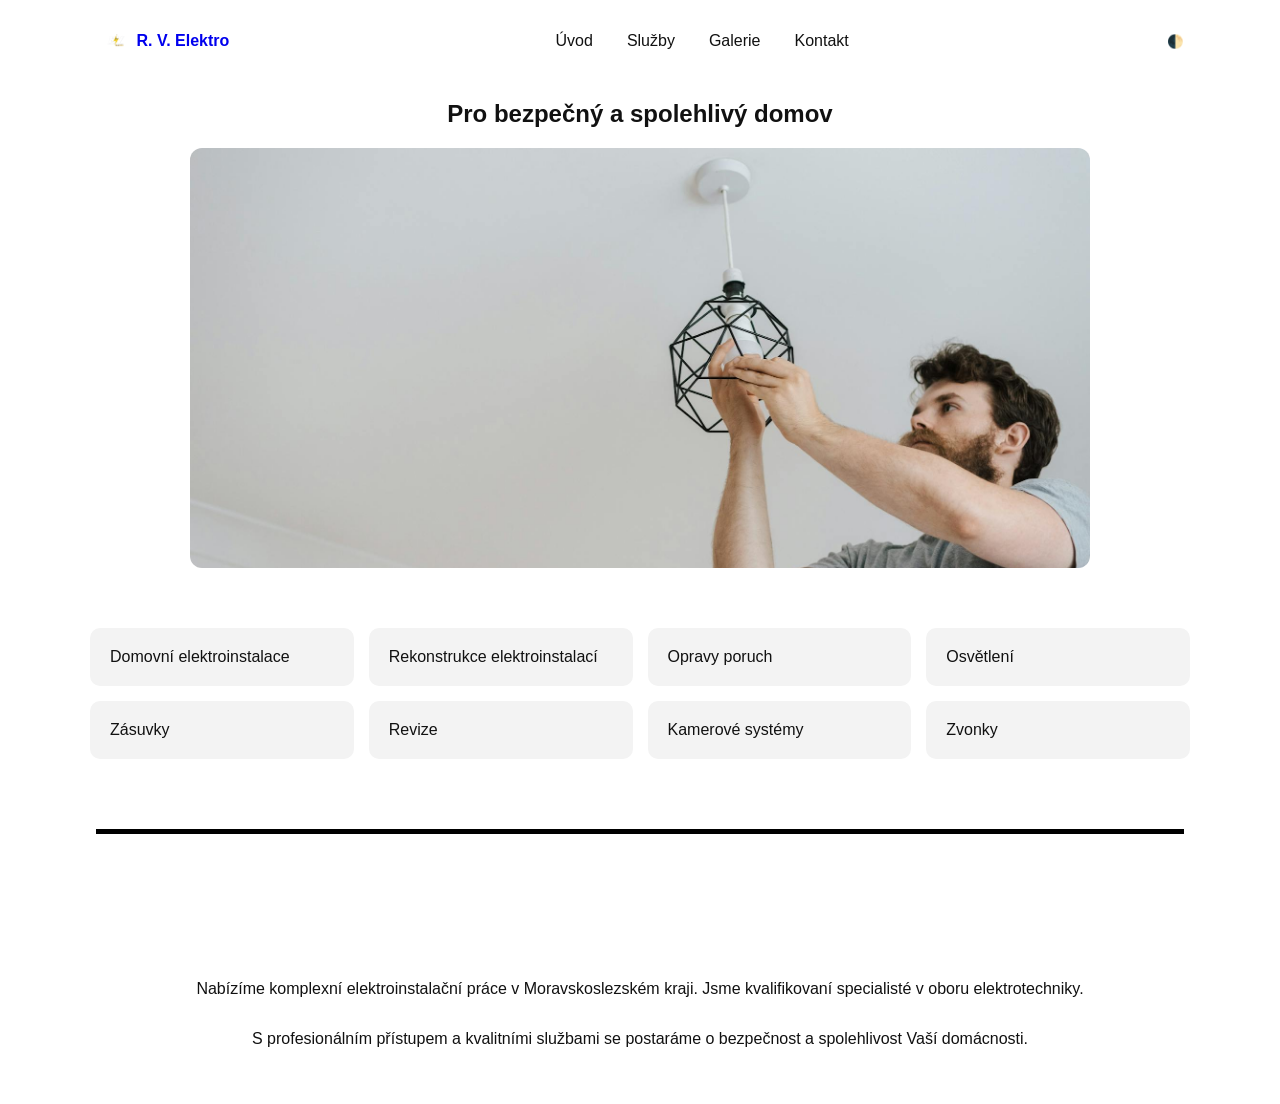
==== index.html @ 8dbe518e "Add files via upload" ====
<!DOCTYPE html>
<html lang="cs">
<head>
  <meta charset="UTF-8">
  <meta name="viewport" content="width=device-width, initial-scale=1.0">
  <title>R. V. Elektro</title>
  <link rel="stylesheet" href="style.css">
  <link rel="stylesheet" href="index.css">
</head>

<body>

<header class="header">
  <div class="header-inner">

    <a href="index.html" class="logo">
      <img src="images/logo.webp">
      <span class="logo-text">R. V. Elektro</span>
    </a>

    <nav class="nav">
      <a href="index.html">Úvod</a>
      <a href="sluzby.html">Služby</a>
      <a href="galerie.html">Galerie</a>
      <a href="kontakt.html">Kontakt</a>
    </nav>

    <div class="hamburger" id="hamburger">☰</div>
    <button id="themeToggle" class="theme-btn">🌓</button>

  </div>
</header>

<section class="hero reveal">
  <h1>Pro bezpečný a spolehlivý domov</h1>
  <img id="heroImage" class="hero-image reveal" src="images/pozadi.jpeg">
</section>

<section class="grid reveal">

  <div class="card">Domovní elektroinstalace</div>
  <div class="card">Rekonstrukce elektroinstalací</div>
  <div class="card">Opravy poruch</div>
  <div class="card">Osvětlení</div>

  <div class="card">Zásuvky</div>
  <div class="card">Revize</div>
  <div class="card">Kamerové systémy</div>
  <div class="card">Zvonky</div>

</section>

<div class="divider reveal"></div>

<section class="hero">
  <p>
    Nabízíme komplexní elektroinstalační práce v Moravskoslezském kraji.
    Jsme kvalifikovaní specialisté v oboru elektrotechniky.
 </p>

 <p>
    S profesionálním přístupem a kvalitními službami se postaráme o bezpečnost a spolehlivost Vaší domácnosti.
 </p>
</section>

<script src="script.js"></script>
<script src="index.js"></script>
</body>
</html>
---- style.css ----
:root {
  --bg: #fff;
  --text: #111;
  --card: #f3f3f3;
}

body.dark {
  --bg: #0f0f0f;
  --text: #f5f5f5;
  --card: #1c1c1c;
}

body {
  margin: 0;
  font-family: Arial, sans-serif;
  background: var(--bg);
  color: var(--text);
}

/* ===== HEADER ===== */
.header {
  position: fixed;
  top: 0;
  width: 100%;
  z-index: 9999;
  background: rgba(255,255,255,0.75);
  backdrop-filter: blur(10px);
}

body.dark .header {
  background: rgba(0,0,0,0.75);
}

.header-inner {
  max-width: 1100px;
  margin: auto;
  padding: 15px;

  display: flex;
  justify-content: space-between;
  align-items: center;
}

/* LOGO */
.logo {
  display: flex;
  align-items: center;
  gap: 10px;
  text-decoration: none;
  padding: 6px 14px;
  border-radius: 999px;
}

.logo img { height: 40px; }
.logo-text { font-weight: 800; }

/* NAV */
.nav {
  display: flex;
  gap: 10px;
}

.nav a {
  text-decoration: none;
  color: var(--text);
  padding: 6px 12px;
  border-radius: 999px;
}

.nav a:hover {
  background: rgba(0,0,0,0.08);
}

/* HAMBURGER */
.hamburger {
  display: none;
  font-size: 26px;
  cursor: pointer;
}

/* THEME */
.theme-btn {
  background: none;
  border: none;
  cursor: pointer;
}

/* ===== ANIMACE ===== */
.reveal {
  opacity: 0;
  transform: translateY(40px);
  transition: 0.8s ease;
}

.reveal.show {
  opacity: 1;
  transform: translateY(0);
}

/* ===== FOOTER / COMMON ===== */
.divider {
  height: 5px;
  background: #000;
  width: 85%;
  margin: 50px auto;
}

/* MOBILE */
@media (max-width: 768px) {
  .hamburger { display: block; }

  .nav {
    position: absolute;
    top: 70px;
    right: 15px;
    flex-direction: column;
    background: var(--bg);
    padding: 10px;
    border-radius: 12px;
    display: none;
  }

  .nav.active {
    display: flex;
  }
}
---- index.css ----
.hero {
  padding: 80px 20px 40px;
  text-align: center;
  display: grid;
  place-items: center;
}

/* ================= HERO TEXT ================= */
.hero h1 {
  max-width: 700px;
  margin-bottom: 20px;

  opacity: 0;
  transform: translateY(40px);
  transition: all 0.8s ease;
}

/* když JS přidá show */
.hero h1.show {
  opacity: 1;
  transform: translateY(0);
}

/* ================= HERO IMAGE ================= */
.hero img {
  width: 100%;
  max-width: 900px;
  height: 420px;
  object-fit: cover;
  border-radius: 12px;
}

/* ================= GRID ================= */
.grid {
  max-width: 1100px;
  margin: auto;

  display: grid;
  grid-template-columns: repeat(4, 1fr);
  gap: 15px;

  padding: 20px;
}

.card {
  background: var(--card);
  padding: 20px;
  border-radius: 10px;
}

/* ================= MOBILE ================= */
@media (max-width: 768px) {

  .grid {
    grid-template-columns: repeat(2, 1fr);
  }

  .hero img {
    height: 260px;
  }
}
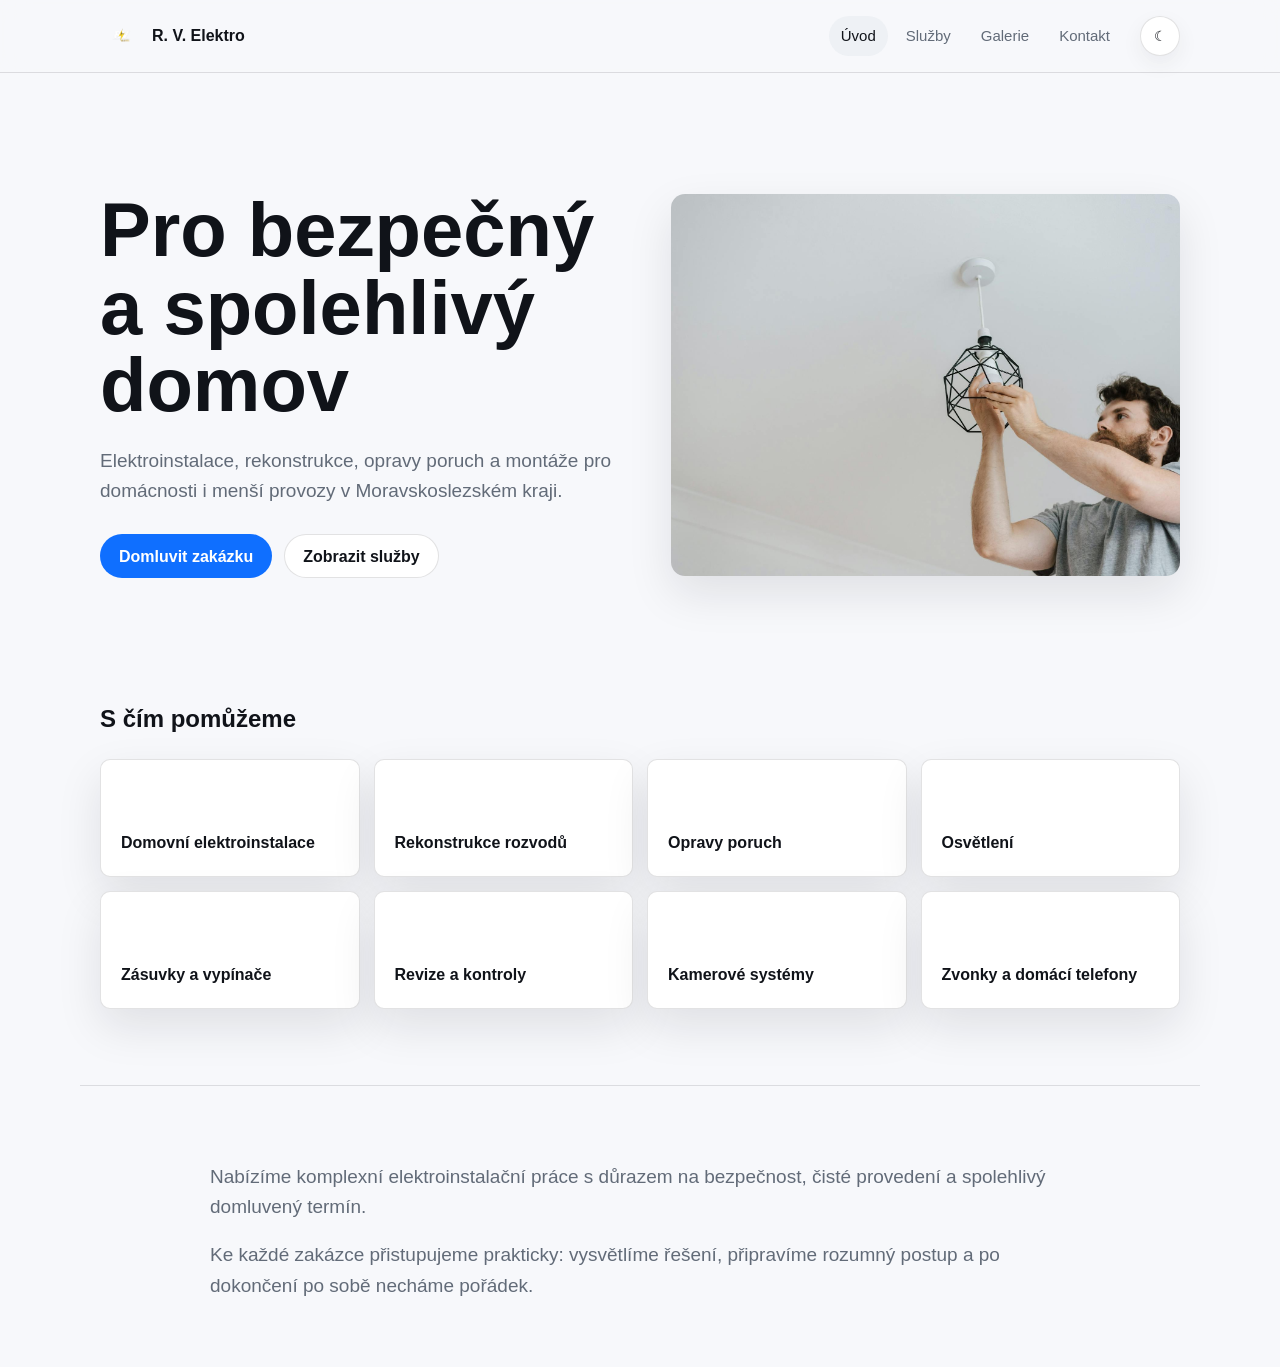
==== commit 06678125: "Add files via upload" ====
--- a/index.html
+++ b/index.html
@@ -1,69 +1,71 @@
-<!DOCTYPE html>
-<html lang="cs">
-<head>
-  <meta charset="UTF-8">
-  <meta name="viewport" content="width=device-width, initial-scale=1.0">
-  <title>R. V. Elektro</title>
-  <link rel="stylesheet" href="style.css">
-  <link rel="stylesheet" href="index.css">
-</head>
-
-<body>
-
-<header class="header">
-  <div class="header-inner">
-
-    <a href="index.html" class="logo">
-      <img src="images/logo.webp">
-      <span class="logo-text">R. V. Elektro</span>
-    </a>
-
-    <nav class="nav">
-      <a href="index.html">Úvod</a>
-      <a href="sluzby.html">Služby</a>
-      <a href="galerie.html">Galerie</a>
-      <a href="kontakt.html">Kontakt</a>
-    </nav>
-
-    <div class="hamburger" id="hamburger">☰</div>
-    <button id="themeToggle" class="theme-btn">🌓</button>
-
-  </div>
-</header>
-
-<section class="hero reveal">
-  <h1>Pro bezpečný a spolehlivý domov</h1>
-  <img id="heroImage" class="hero-image reveal" src="images/pozadi.jpeg">
-</section>
-
-<section class="grid reveal">
-
-  <div class="card">Domovní elektroinstalace</div>
-  <div class="card">Rekonstrukce elektroinstalací</div>
-  <div class="card">Opravy poruch</div>
-  <div class="card">Osvětlení</div>
-
-  <div class="card">Zásuvky</div>
-  <div class="card">Revize</div>
-  <div class="card">Kamerové systémy</div>
-  <div class="card">Zvonky</div>
-
-</section>
-
-<div class="divider reveal"></div>
-
-<section class="hero">
-  <p>
-    Nabízíme komplexní elektroinstalační práce v Moravskoslezském kraji.
-    Jsme kvalifikovaní specialisté v oboru elektrotechniky.
- </p>
-
- <p>
-    S profesionálním přístupem a kvalitními službami se postaráme o bezpečnost a spolehlivost Vaší domácnosti.
- </p>
-</section>
-
-<script src="script.js"></script>
-<script src="index.js"></script>
-</body>
-</html>+﻿<!DOCTYPE html>
+<html lang="cs">
+<head>
+  <meta charset="UTF-8">
+  <meta name="viewport" content="width=device-width, initial-scale=1.0">
+  <meta name="description" content="R. V. Elektro nabízí elektroinstalační práce, opravy poruch, osvětlení a drobné elektro služby v Moravskoslezském kraji.">
+  <title>R. V. Elektro | Elektroinstalace a opravy</title>
+  <link rel="stylesheet" href="style.css">
+  <link rel="stylesheet" href="index.css">
+</head>
+<body>
+<header class="header">
+  <div class="header-inner">
+    <a href="index.html" class="logo" aria-label="R. V. Elektro - úvod">
+      <img src="images/logo.webp" alt="Logo R. V. Elektro">
+      <span class="logo-text">R. V. Elektro</span>
+    </a>
+
+    <nav class="nav" id="mainNav" aria-label="Hlavní navigace">
+      <a class="active" href="index.html">Úvod</a>
+      <a href="sluzby.html">Služby</a>
+      <a href="galerie.html">Galerie</a>
+      <a href="kontakt.html">Kontakt</a>
+    </nav>
+
+    <div class="header-actions">
+      <button id="themeToggle" class="icon-btn" type="button" aria-label="Přepnout tmavý režim">☾</button>
+      <button id="hamburger" class="icon-btn hamburger" type="button" aria-label="Otevřít menu" aria-controls="mainNav" aria-expanded="false">☰</button>
+    </div>
+  </div>
+</header>
+
+<main>
+  <section class="hero reveal">
+    <div class="hero-copy">
+      <h1>Pro bezpečný a spolehlivý domov</h1>
+      <p>Elektroinstalace, rekonstrukce, opravy poruch a montáže pro domácnosti i menší provozy v Moravskoslezském kraji.</p>
+      <div class="hero-actions">
+        <a class="btn btn-primary" href="kontakt.html">Domluvit zakázku</a>
+        <a class="btn btn-secondary" href="sluzby.html">Zobrazit služby</a>
+      </div>
+    </div>
+    <img id="heroImage" class="hero-image" src="images/pozadi.jpeg" alt="Elektroinstalační práce v interiéru">
+  </section>
+
+  <section class="section reveal" aria-labelledby="services-preview-title">
+    <h2 id="services-preview-title">S čím pomůžeme</h2>
+    <div class="service-preview">
+      <div class="card">Domovní elektroinstalace</div>
+      <div class="card">Rekonstrukce rozvodů</div>
+      <div class="card">Opravy poruch</div>
+      <div class="card">Osvětlení</div>
+      <div class="card">Zásuvky a vypínače</div>
+      <div class="card">Revize a kontroly</div>
+      <div class="card">Kamerové systémy</div>
+      <div class="card">Zvonky a domácí telefony</div>
+    </div>
+  </section>
+
+  <div class="divider reveal"></div>
+
+  <section class="section intro-text reveal">
+    <p>Nabízíme komplexní elektroinstalační práce s důrazem na bezpečnost, čisté provedení a spolehlivý domluvený termín.</p>
+    <p>Ke každé zakázce přistupujeme prakticky: vysvětlíme řešení, připravíme rozumný postup a po dokončení po sobě necháme pořádek.</p>
+  </section>
+</main>
+
+<script src="script.js"></script>
+<script src="index.js"></script>
+</body>
+</html>
--- a/style.css
+++ b/style.css
@@ -1,127 +1,227 @@
-
-:root {
-  --bg: #fff;
-  --text: #111;
-  --card: #f3f3f3;
+﻿:root {
+  --bg: #f7f8fb;
+  --surface: #ffffff;
+  --surface-soft: #eef1f5;
+  --text: #101319;
+  --muted: #626b78;
+  --line: rgba(16, 19, 25, 0.12);
+  --accent: #0f6fff;
+  --accent-strong: #084fc4;
+  --shadow: 0 18px 45px rgba(18, 24, 33, 0.1);
+  --radius: 10px;
+}
+
+body.dark {
+  --bg: #0e1116;
+  --surface: #171b22;
+  --surface-soft: #202630;
+  --text: #f3f6fb;
+  --muted: #a8b0bd;
+  --line: rgba(243, 246, 251, 0.14);
+  --accent: #65a6ff;
+  --accent-strong: #8abbff;
+  --shadow: 0 18px 45px rgba(0, 0, 0, 0.32);
+}
+
+* {
+  box-sizing: border-box;
+}
+
+html {
+  scroll-behavior: smooth;
+}
+
+body {
+  margin: 0;
+  font-family: Arial, Helvetica, sans-serif;
+  background: var(--bg);
+  color: var(--text);
+  line-height: 1.6;
+}
+
+img {
+  max-width: 100%;
+  display: block;
+}
+
+a {
+  color: inherit;
+}
+
+.header {
+  position: sticky;
+  top: 0;
+  z-index: 20;
+  background: rgba(247, 248, 251, 0.82);
+  border-bottom: 1px solid var(--line);
+  backdrop-filter: blur(14px);
+}
+
+body.dark .header {
+  background: rgba(14, 17, 22, 0.82);
+}
+
+.header-inner {
+  max-width: 1120px;
+  min-height: 72px;
+  margin: 0 auto;
+  padding: 0 20px;
+  display: flex;
+  align-items: center;
+  gap: 18px;
+}
+
+.logo {
+  display: flex;
+  align-items: center;
+  gap: 10px;
+  color: var(--text);
+  text-decoration: none;
+  font-weight: 800;
+  white-space: nowrap;
+}
+
+.logo img {
+  width: 42px;
+  height: 42px;
+  object-fit: contain;
+}
+
+.nav {
+  margin-left: auto;
+  display: flex;
+  align-items: center;
+  gap: 6px;
+}
+
+.nav a {
+  color: var(--muted);
+  text-decoration: none;
+  padding: 8px 12px;
+  border-radius: 999px;
+  font-size: 15px;
+  transition: background 0.2s ease, color 0.2s ease;
+}
+
+.nav a:hover,
+.nav a.active {
+  color: var(--text);
+  background: var(--surface-soft);
+}
+
+.header-actions {
+  display: flex;
+  align-items: center;
+  gap: 8px;
+}
+
+.icon-btn {
+  min-width: 40px;
+  height: 40px;
+  border: 1px solid var(--line);
+  border-radius: 999px;
+  background: var(--surface);
+  color: var(--text);
+  cursor: pointer;
+  font-size: 14px;
+  box-shadow: 0 8px 22px rgba(18, 24, 33, 0.06);
+}
+
+.hamburger {
+  display: none;
+}
+
+.page-title {
+  max-width: 1120px;
+  margin: 0 auto;
+  padding: 122px 20px 34px;
+}
+
+.page-title h1 {
+  margin: 0;
+  font-size: clamp(34px, 6vw, 64px);
+  line-height: 1.05;
+}
+
+.page-title p {
+  max-width: 720px;
+  margin: 18px 0 0;
+  color: var(--muted);
+  font-size: 18px;
+}
+
+.section {
+  max-width: 1120px;
+  margin: 0 auto;
+  padding: 48px 20px;
+}
+
+.card {
+  background: var(--surface);
+  border: 1px solid var(--line);
+  border-radius: var(--radius);
+  box-shadow: var(--shadow);
+}
+
+.divider {
+  max-width: 1120px;
+  height: 1px;
+  background: var(--line);
+  margin: 28px auto;
+}
+
+.reveal {
+  opacity: 0;
+  transform: translateY(28px);
+  transition: opacity 0.7s ease, transform 0.7s ease;
+}
+
+.reveal.show {
+  opacity: 1;
+  transform: translateY(0);
+}
+
+@media (max-width: 768px) {
+  .header-inner {
+    min-height: 66px;
+    padding: 0 14px;
+  }
+
+  .logo-text {
+    font-size: 15px;
+  }
+
+  .hamburger {
+    display: inline-flex;
+    align-items: center;
+    justify-content: center;
+  }
+
+  .nav {
+    position: absolute;
+    top: 72px;
+    left: 14px;
+    right: 14px;
+    display: none;
+    flex-direction: column;
+    align-items: stretch;
+    margin: 0;
+    padding: 10px;
+    background: var(--surface);
+    border: 1px solid var(--line);
+    border-radius: var(--radius);
+    box-shadow: var(--shadow);
+  }
+
+  .nav.active {
+    display: flex;
+  }
+
+  .nav a {
+    padding: 11px 12px;
+  }
+
+  .page-title {
+    padding-top: 96px;
+  }
 }
-
-body.dark {
-  --bg: #0f0f0f;
-  --text: #f5f5f5;
-  --card: #1c1c1c;
-}
-
-body {
-  margin: 0;
-  font-family: Arial, sans-serif;
-  background: var(--bg);
-  color: var(--text);
-}
-
-/* ===== HEADER ===== */
-.header {
-  position: fixed;
-  top: 0;
-  width: 100%;
-  z-index: 9999;
-  background: rgba(255,255,255,0.75);
-  backdrop-filter: blur(10px);
-}
-
-body.dark .header {
-  background: rgba(0,0,0,0.75);
-}
-
-.header-inner {
-  max-width: 1100px;
-  margin: auto;
-  padding: 15px;
-
-  display: flex;
-  justify-content: space-between;
-  align-items: center;
-}
-
-/* LOGO */
-.logo {
-  display: flex;
-  align-items: center;
-  gap: 10px;
-  text-decoration: none;
-  padding: 6px 14px;
-  border-radius: 999px;
-}
-
-.logo img { height: 40px; }
-.logo-text { font-weight: 800; }
-
-/* NAV */
-.nav {
-  display: flex;
-  gap: 10px;
-}
-
-.nav a {
-  text-decoration: none;
-  color: var(--text);
-  padding: 6px 12px;
-  border-radius: 999px;
-}
-
-.nav a:hover {
-  background: rgba(0,0,0,0.08);
-}
-
-/* HAMBURGER */
-.hamburger {
-  display: none;
-  font-size: 26px;
-  cursor: pointer;
-}
-
-/* THEME */
-.theme-btn {
-  background: none;
-  border: none;
-  cursor: pointer;
-}
-
-/* ===== ANIMACE ===== */
-.reveal {
-  opacity: 0;
-  transform: translateY(40px);
-  transition: 0.8s ease;
-}
-
-.reveal.show {
-  opacity: 1;
-  transform: translateY(0);
-}
-
-/* ===== FOOTER / COMMON ===== */
-.divider {
-  height: 5px;
-  background: #000;
-  width: 85%;
-  margin: 50px auto;
-}
-
-/* MOBILE */
-@media (max-width: 768px) {
-  .hamburger { display: block; }
-
-  .nav {
-    position: absolute;
-    top: 70px;
-    right: 15px;
-    flex-direction: column;
-    background: var(--bg);
-    padding: 10px;
-    border-radius: 12px;
-    display: none;
-  }
-
-  .nav.active {
-    display: flex;
-  }
-}
--- a/index.css
+++ b/index.css
@@ -1,62 +1,112 @@
-
-.hero {
-  padding: 80px 20px 40px;
-  text-align: center;
-  display: grid;
-  place-items: center;
+﻿.hero {
+  max-width: 1120px;
+  margin: 0 auto;
+  padding: 118px 20px 54px;
+  display: grid;
+  gap: 30px;
+  align-items: center;
+  grid-template-columns: 1.03fr 0.97fr;
+}
+
+.hero-copy h1 {
+  margin: 0;
+  font-size: clamp(40px, 7vw, 76px);
+  line-height: 1.02;
+  letter-spacing: 0;
+}
+
+.hero-copy p {
+  max-width: 620px;
+  margin: 22px 0 0;
+  color: var(--muted);
+  font-size: 19px;
+}
+
+.hero-actions {
+  display: flex;
+  flex-wrap: wrap;
+  gap: 12px;
+  margin-top: 28px;
+}
+
+.btn {
+  display: inline-flex;
+  align-items: center;
+  justify-content: center;
+  min-height: 44px;
+  padding: 0 18px;
+  border-radius: 999px;
+  text-decoration: none;
+  font-weight: 700;
+  border: 1px solid var(--line);
+}
+
+.btn-primary {
+  background: var(--accent);
+  color: #fff;
+  border-color: transparent;
+}
+
+.btn-secondary {
+  background: var(--surface);
+  color: var(--text);
+}
+
+.hero-image {
+  width: 100%;
+  aspect-ratio: 4 / 3;
+  object-fit: cover;
+  border-radius: 14px;
+  box-shadow: var(--shadow);
+}
+
+.service-preview {
+  display: grid;
+  grid-template-columns: repeat(4, 1fr);
+  gap: 14px;
+}
+
+.service-preview .card {
+  min-height: 118px;
+  padding: 20px;
+  display: flex;
+  align-items: flex-end;
+  font-weight: 800;
+  transition: transform 0.2s ease, border-color 0.2s ease;
+}
+
+.service-preview .card:hover {
+  transform: translateY(-4px);
+  border-color: rgba(15, 111, 255, 0.42);
+}
+
+.intro-text {
+  max-width: 900px;
+  color: var(--muted);
+  font-size: 19px;
+}
+
+.intro-text p {
+  margin: 0 0 18px;
+}
+
+@media (max-width: 900px) {
+  .hero {
+    grid-template-columns: 1fr;
+    padding-top: 96px;
+  }
+
+  .service-preview {
+    grid-template-columns: repeat(2, 1fr);
+  }
+}
+
+@media (max-width: 520px) {
+  .service-preview {
+    grid-template-columns: 1fr;
+  }
+
+  .hero-actions .btn {
+    width: 100%;
+  }
 }
-
-/* ================= HERO TEXT ================= */
-.hero h1 {
-  max-width: 700px;
-  margin-bottom: 20px;
-
-  opacity: 0;
-  transform: translateY(40px);
-  transition: all 0.8s ease;
-}
-
-/* když JS přidá show */
-.hero h1.show {
-  opacity: 1;
-  transform: translateY(0);
-}
-
-/* ================= HERO IMAGE ================= */
-.hero img {
-  width: 100%;
-  max-width: 900px;
-  height: 420px;
-  object-fit: cover;
-  border-radius: 12px;
-}
-
-/* ================= GRID ================= */
-.grid {
-  max-width: 1100px;
-  margin: auto;
-
-  display: grid;
-  grid-template-columns: repeat(4, 1fr);
-  gap: 15px;
-
-  padding: 20px;
-}
-
-.card {
-  background: var(--card);
-  padding: 20px;
-  border-radius: 10px;
-}
-
-/* ================= MOBILE ================= */
-@media (max-width: 768px) {
-
-  .grid {
-    grid-template-columns: repeat(2, 1fr);
-  }
-
-  .hero img {
-    height: 260px;
-  }
-}
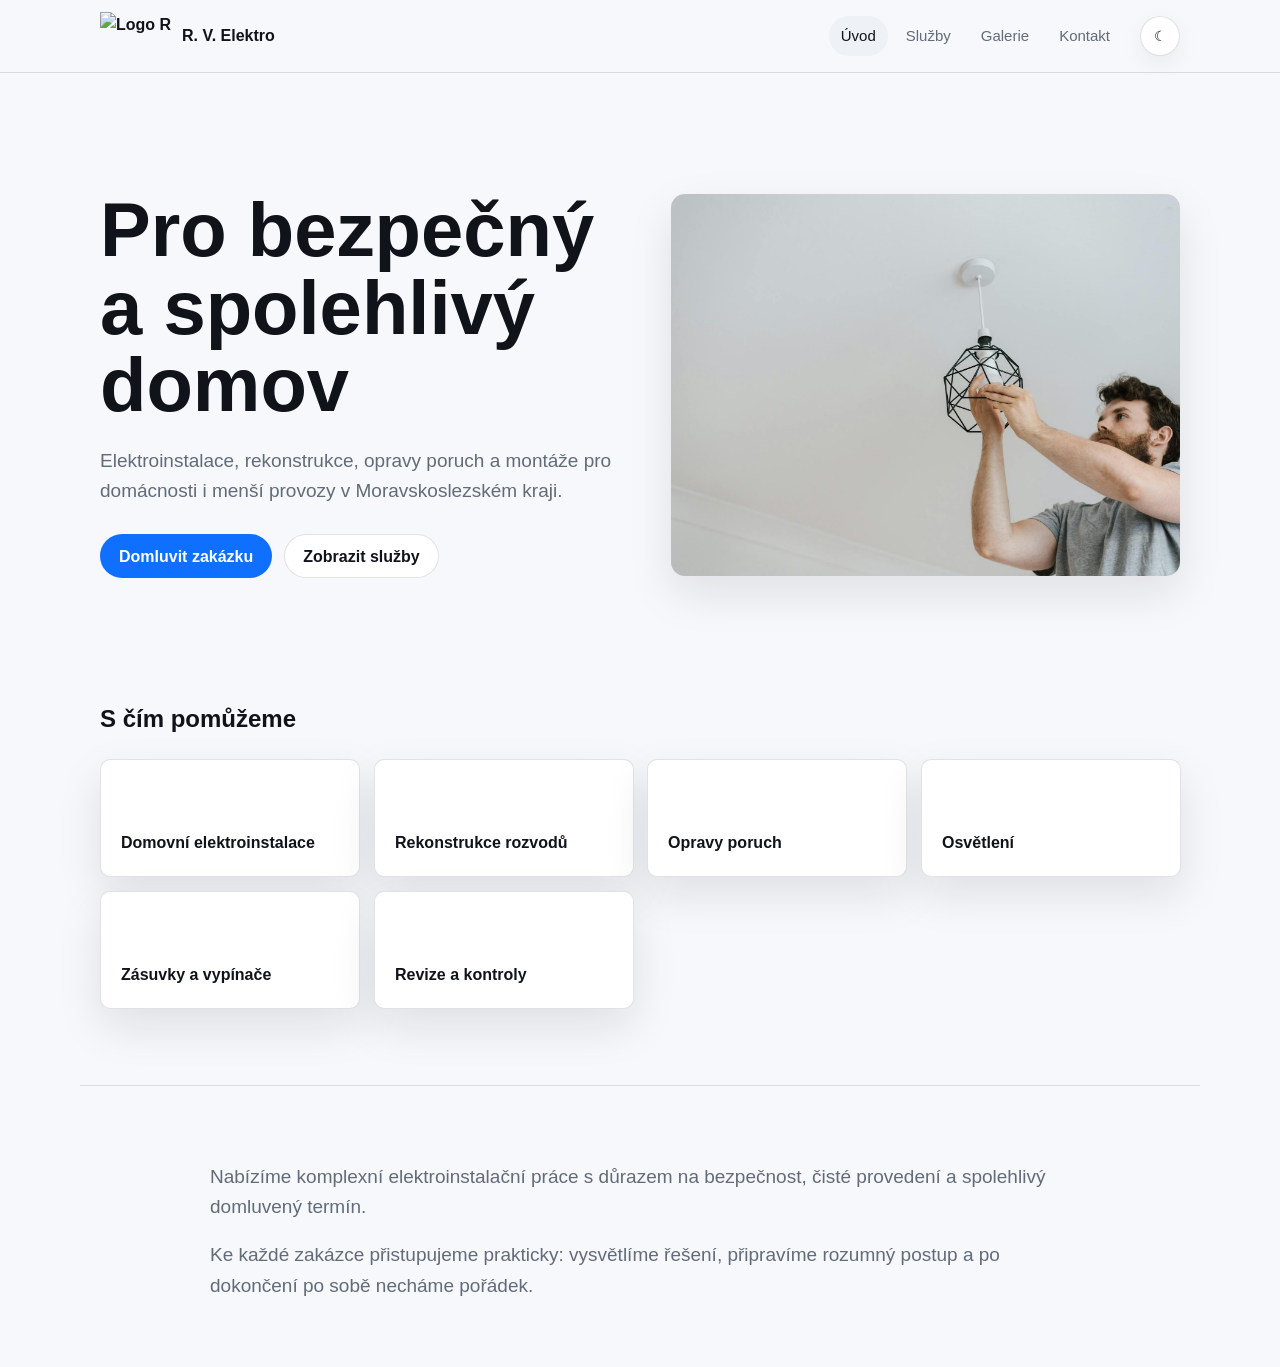
==== commit 312cedb7: "Add files via upload" ====
--- a/index.html
+++ b/index.html
@@ -12,7 +12,7 @@
 <header class="header">
   <div class="header-inner">
     <a href="index.html" class="logo" aria-label="R. V. Elektro - úvod">
-      <img src="images/logo.webp" alt="Logo R. V. Elektro">
+      <img src="images/logo-header-light-readable.png" alt="Logo R. V. Elektro">
       <span class="logo-text">R. V. Elektro</span>
     </a>
 
@@ -69,3 +69,6 @@
 <script src="index.js"></script>
 </body>
 </html>
+
+
+
--- a/style.css
+++ b/style.css
@@ -31,12 +31,13 @@
   scroll-behavior: smooth;
 }
 
-body {
-  margin: 0;
-  font-family: Arial, Helvetica, sans-serif;
-  background: var(--bg);
-  color: var(--text);
-  line-height: 1.6;
+body {
+  margin: 0;
+  font-family: Arial, Helvetica, sans-serif;
+  background: var(--bg);
+  color: var(--text);
+  line-height: 1.6;
+  transition: background-color 0.45s ease, color 0.45s ease;
 }
 
 img {
@@ -54,7 +55,8 @@
   z-index: 20;
   background: rgba(247, 248, 251, 0.82);
   border-bottom: 1px solid var(--line);
-  backdrop-filter: blur(14px);
+  backdrop-filter: blur(14px);
+  transition: background-color 0.45s ease, border-color 0.45s ease;
 }
 
 body.dark .header {
@@ -81,11 +83,12 @@
   white-space: nowrap;
 }
 
-.logo img {
-  width: 42px;
-  height: 42px;
-  object-fit: contain;
-}
+.logo img {
+  width: 72px;
+  height: 48px;
+  object-fit: contain;
+  transition: opacity 0.25s ease;
+}
 
 .nav {
   margin-left: auto;
@@ -100,7 +103,7 @@
   padding: 8px 12px;
   border-radius: 999px;
   font-size: 15px;
-  transition: background 0.2s ease, color 0.2s ease;
+  transition: background-color 0.3s ease, color 0.3s ease;
 }
 
 .nav a:hover,
@@ -124,7 +127,8 @@
   color: var(--text);
   cursor: pointer;
   font-size: 14px;
-  box-shadow: 0 8px 22px rgba(18, 24, 33, 0.06);
+  box-shadow: 0 8px 22px rgba(18, 24, 33, 0.06);
+  transition: background-color 0.35s ease, color 0.35s ease, border-color 0.35s ease, box-shadow 0.35s ease;
 }
 
 .hamburger {
@@ -156,18 +160,20 @@
   padding: 48px 20px;
 }
 
-.card {
-  background: var(--surface);
-  border: 1px solid var(--line);
-  border-radius: var(--radius);
-  box-shadow: var(--shadow);
-}
-
-.divider {
-  max-width: 1120px;
-  height: 1px;
-  background: var(--line);
-  margin: 28px auto;
+.card {
+  background: var(--surface);
+  border: 1px solid var(--line);
+  border-radius: var(--radius);
+  box-shadow: var(--shadow);
+  transition: background-color 0.45s ease, color 0.45s ease, border-color 0.45s ease, box-shadow 0.45s ease;
+}
+
+.divider {
+  max-width: 1120px;
+  height: 1px;
+  background: var(--line);
+  margin: 28px auto;
+  transition: background-color 0.45s ease;
 }
 
 .reveal {
@@ -221,7 +227,12 @@
     padding: 11px 12px;
   }
 
-  .page-title {
-    padding-top: 96px;
+  .page-title {
+    padding-top: 72px;
   }
 }
+
+
+
+
+
--- a/index.css
+++ b/index.css
@@ -58,6 +58,15 @@
   object-fit: cover;
   border-radius: 14px;
   box-shadow: var(--shadow);
+  opacity: 1;
+  filter: brightness(1);
+  transition: opacity 0.45s ease, filter 0.45s ease, transform 0.45s ease;
+}
+
+.hero-image.is-switching {
+  opacity: 0.18;
+  filter: brightness(0.7);
+  transform: scale(0.992);
 }
 
 .service-preview {
@@ -72,11 +81,19 @@
   display: flex;
   align-items: flex-end;
   font-weight: 800;
-  transition: transform 0.2s ease, border-color 0.2s ease;
+  opacity: 0;
+  transform: translateY(24px) scale(0.985);
+  transition: opacity 0.72s ease, transform 0.72s ease, border-color 0.2s ease;
+  will-change: opacity, transform;
 }
 
-.service-preview .card:hover {
-  transform: translateY(-4px);
+.service-preview .card.card-visible {
+  opacity: 1;
+  transform: translateY(0) scale(1);
+}
+
+.service-preview .card.card-visible:hover {
+  transform: translateY(-4px) scale(1);
   border-color: rgba(15, 111, 255, 0.42);
 }
 
@@ -93,7 +110,7 @@
 @media (max-width: 900px) {
   .hero {
     grid-template-columns: 1fr;
-    padding-top: 96px;
+    padding-top: 82px;
   }
 
   .service-preview {
@@ -102,11 +119,29 @@
 }
 
 @media (max-width: 520px) {
+  .hero {
+    padding-top: 64px;
+  }
+
   .service-preview {
     grid-template-columns: 1fr;
+    gap: 16px;
+  }
+
+  .service-preview .card {
+    min-height: 132px;
+    opacity: 0;
+    transform: translateY(44px) scale(0.94);
+    transition-duration: 0.8s;
+  }
+
+  .service-preview .card.card-visible {
+    opacity: 1;
+    transform: translateY(0) scale(1);
   }
 
   .hero-actions .btn {
     width: 100%;
   }
 }
+
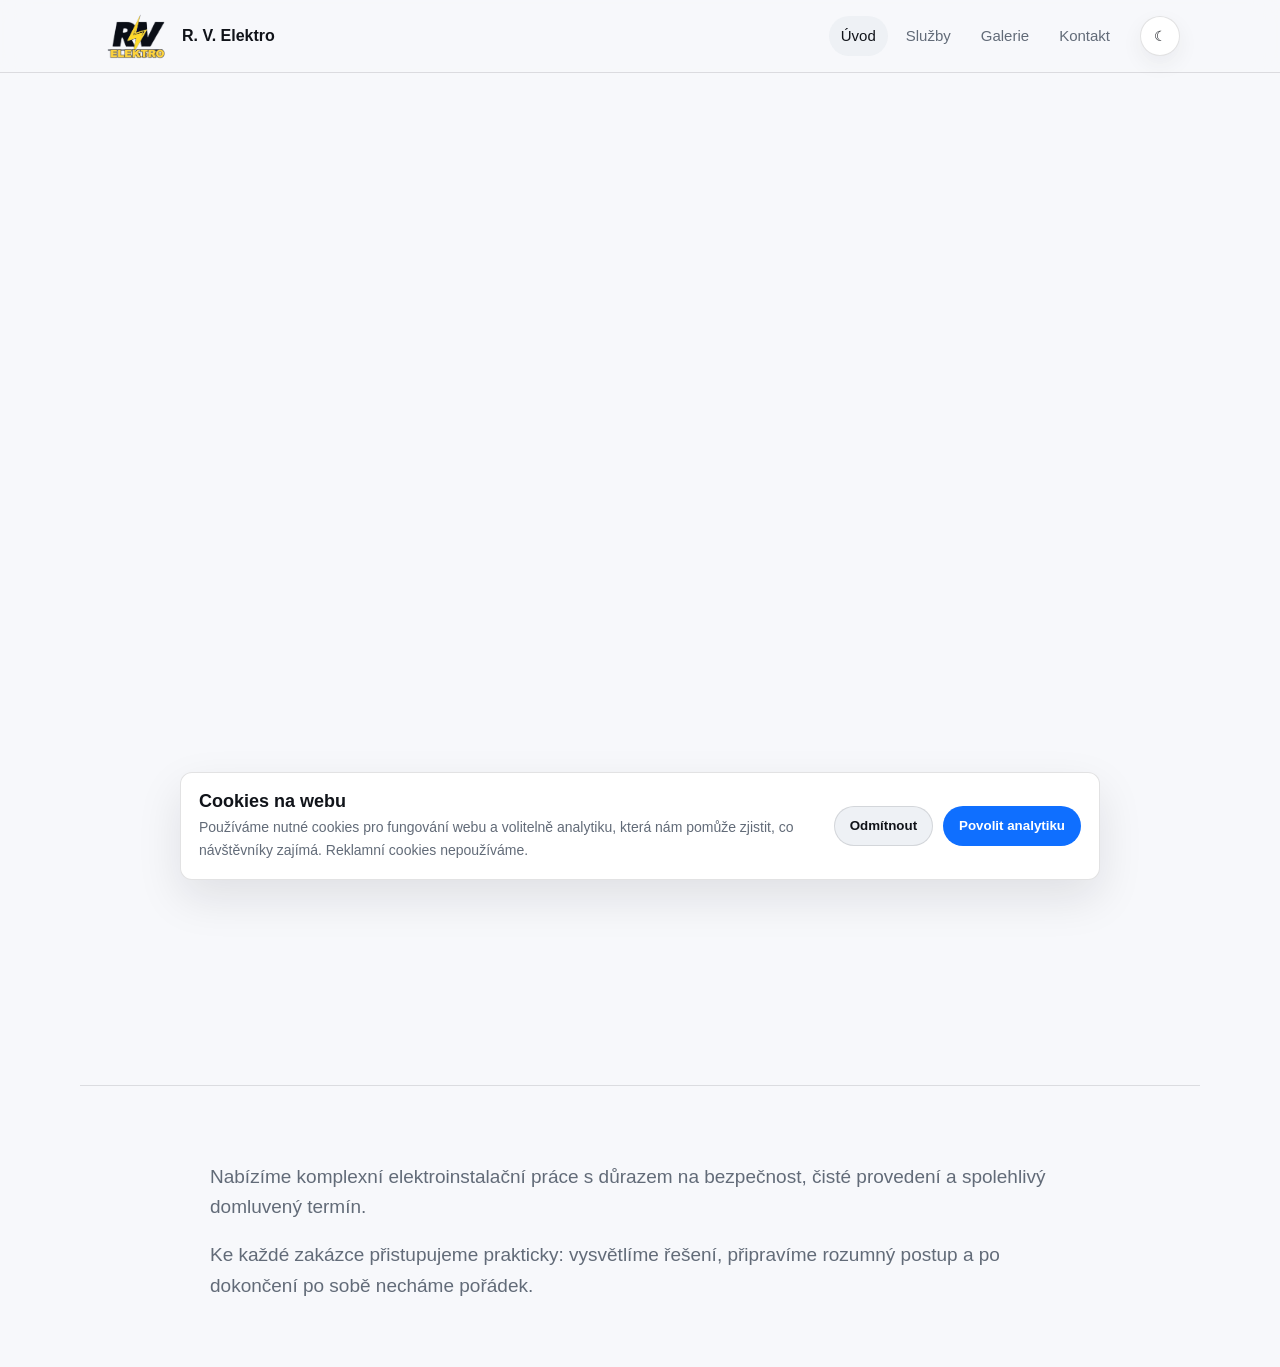
==== commit 5ba77759: "Update index.html" ====
--- a/index.html
+++ b/index.html
@@ -1,73 +1,73 @@
-﻿<!DOCTYPE html>
-<html lang="cs">
-<head>
-  <meta charset="UTF-8">
-  <meta name="viewport" content="width=device-width, initial-scale=1.0">
-  <meta name="description" content="R. V. Elektro nabízí elektroinstalační práce, opravy poruch, osvětlení a drobné elektro služby v Moravskoslezském kraji.">
-  <title>R. V. Elektro | Elektroinstalace a opravy</title>
-  <link rel="stylesheet" href="style.css">
-  <link rel="stylesheet" href="index.css">
-</head>
-<body>
-<header class="header">
-  <div class="header-inner">
-    <a href="index.html" class="logo" aria-label="R. V. Elektro - úvod">
-      <img src="images/logo-header-light-readable.png" alt="Logo R. V. Elektro">
-      <span class="logo-text">R. V. Elektro</span>
-    </a>
-
-    <nav class="nav" id="mainNav" aria-label="Hlavní navigace">
-      <a class="active" href="index.html">Úvod</a>
-      <a href="sluzby.html">Služby</a>
-      <a href="galerie.html">Galerie</a>
-      <a href="kontakt.html">Kontakt</a>
-    </nav>
-
-    <div class="header-actions">
-      <button id="themeToggle" class="icon-btn" type="button" aria-label="Přepnout tmavý režim">☾</button>
-      <button id="hamburger" class="icon-btn hamburger" type="button" aria-label="Otevřít menu" aria-controls="mainNav" aria-expanded="false">☰</button>
-    </div>
-  </div>
-</header>
-
-<main>
-  <section class="hero reveal">
-    <div class="hero-copy">
-      <h1>Pro bezpečný a spolehlivý domov</h1>
-      <p>Elektroinstalace, rekonstrukce, opravy poruch a montáže pro domácnosti i menší provozy v Moravskoslezském kraji.</p>
-      <div class="hero-actions">
-        <a class="btn btn-primary" href="kontakt.html">Domluvit zakázku</a>
-        <a class="btn btn-secondary" href="sluzby.html">Zobrazit služby</a>
-      </div>
-    </div>
-    <img id="heroImage" class="hero-image" src="images/pozadi.jpeg" alt="Elektroinstalační práce v interiéru">
-  </section>
-
-  <section class="section reveal" aria-labelledby="services-preview-title">
-    <h2 id="services-preview-title">S čím pomůžeme</h2>
-    <div class="service-preview">
-      <div class="card">Domovní elektroinstalace</div>
-      <div class="card">Rekonstrukce rozvodů</div>
-      <div class="card">Opravy poruch</div>
-      <div class="card">Osvětlení</div>
-      <div class="card">Zásuvky a vypínače</div>
-      <div class="card">Revize a kontroly</div>
-      <div class="card">Kamerové systémy</div>
-      <div class="card">Zvonky a domácí telefony</div>
-    </div>
-  </section>
-
-  <div class="divider reveal"></div>
-
-  <section class="section intro-text reveal">
-    <p>Nabízíme komplexní elektroinstalační práce s důrazem na bezpečnost, čisté provedení a spolehlivý domluvený termín.</p>
-    <p>Ke každé zakázce přistupujeme prakticky: vysvětlíme řešení, připravíme rozumný postup a po dokončení po sobě necháme pořádek.</p>
-  </section>
-</main>
-
-<script src="script.js"></script>
-<script src="index.js"></script>
-</body>
+﻿<!DOCTYPE html>
+<html lang="cs">
+<head>
+  <meta charset="UTF-8">
+  <meta name="viewport" content="width=device-width, initial-scale=1.0">
+  <meta name="description" content="R. V. Elektro nabízí elektroinstalační práce, opravy poruch, osvětlení a drobné elektro služby v Moravskoslezském kraji.">
+  <title>R. V. Elektro | Elektroinstalace a opravy</title>
+  <link rel="stylesheet" href="style.css">
+  <link rel="stylesheet" href="index.css">
+</head>
+<body>
+<header class="header">
+  <div class="header-inner">
+    <a href="index.html" class="logo" aria-label="R. V. Elektro - úvod">
+      <img src="images/logo-header-light-readable.png" alt="Logo R. V. Elektro">
+      <span class="logo-text">R. V. Elektro</span>
+    </a>
+
+    <nav class="nav" id="mainNav" aria-label="Hlavní navigace">
+      <a class="active" href="index.html">Úvod</a>
+      <a href="sluzby.html">Služby</a>
+      <a href="galerie.html">Galerie</a>
+      <a href="kontakt.html">Kontakt</a>
+    </nav>
+
+    <div class="header-actions">
+      <button id="themeToggle" class="icon-btn" type="button" aria-label="Přepnout tmavý režim">☾</button>
+      <button id="hamburger" class="icon-btn hamburger" type="button" aria-label="Otevřít menu" aria-controls="mainNav" aria-expanded="false">☰</button>
+    </div>
+  </div>
+</header>
+
+<main>
+  <section class="hero reveal">
+    <div class="hero-copy">
+      <h1>Pro bezpečný a spolehlivý domov</h1>
+      <p>Elektroinstalace, rekonstrukce, opravy poruch a montáže pro domácnosti i menší firmy v Moravskoslezském kraji.</p>
+      <div class="hero-actions">
+        <a class="btn btn-primary" href="kontakt.html">Domluvit zakázku</a>
+        <a class="btn btn-secondary" href="sluzby.html">Zobrazit služby</a>
+      </div>
+    </div>
+    <img id="heroImage" class="hero-image" src="images/pozadi.jpeg" alt="Elektroinstalační práce v interiéru">
+  </section>
+
+  <section class="section reveal" aria-labelledby="services-preview-title">
+    <h2 id="services-preview-title">S čím pomůžeme</h2>
+    <div class="service-preview">
+      <div class="card">Domovní elektroinstalace</div>
+      <div class="card">Rekonstrukce rozvodů</div>
+      <div class="card">Opravy poruch</div>
+      <div class="card">Osvětlení</div>
+      <div class="card">Zásuvky a vypínače</div>
+      <div class="card">Revize a kontroly</div>
+      <div class="card">Kamerové systémy</div>
+      <div class="card">Zvonky a domácí telefony</div>
+    </div>
+  </section>
+
+  <div class="divider reveal"></div>
+
+  <section class="section intro-text reveal">
+    <p>Nabízíme komplexní elektroinstalační práce s důrazem na bezpečnost, čisté provedení a spolehlivý domluvený termín.</p>
+    <p>Ke každé zakázce přistupujeme prakticky: vysvětlíme řešení, připravíme rozumný postup a po dokončení po sobě necháme pořádek.</p>
+  </section>
+</main>
+
+<script src="script.js"></script>
+<script src="index.js"></script>
+</body>
 </html>
 
 
--- a/style.css
+++ b/style.css
@@ -230,9 +230,84 @@
   .page-title {
     padding-top: 72px;
   }
+}
+.cookie-banner {
+  position: fixed;
+  left: 20px;
+  right: 20px;
+  bottom: 20px;
+  z-index: 30;
+  max-width: 920px;
+  margin: 0 auto;
+  padding: 18px;
+  display: grid;
+  grid-template-columns: 1fr auto;
+  gap: 16px;
+  align-items: center;
+  background: var(--surface);
+  color: var(--text);
+  border: 1px solid var(--line);
+  border-radius: 12px;
+  box-shadow: var(--shadow);
+  transition: opacity 0.3s ease, transform 0.3s ease, background-color 0.45s ease, border-color 0.45s ease;
+}
+
+.cookie-banner.is-hidden {
+  opacity: 0;
+  pointer-events: none;
+  transform: translateY(16px);
+}
+
+.cookie-banner h2 {
+  margin: 0 0 4px;
+  font-size: 18px;
+  line-height: 1.2;
+}
+
+.cookie-banner p {
+  margin: 0;
+  color: var(--muted);
+  font-size: 14px;
+}
+
+.cookie-actions {
+  display: flex;
+  gap: 10px;
+  flex-wrap: wrap;
+  justify-content: flex-end;
+}
+
+.cookie-actions button {
+  min-height: 40px;
+  padding: 0 15px;
+  border-radius: 999px;
+  border: 1px solid var(--line);
+  cursor: pointer;
+  font-weight: 800;
+  background: var(--surface-soft);
+  color: var(--text);
+}
+
+.cookie-actions .cookie-accept {
+  border-color: transparent;
+  background: var(--accent);
+  color: #fff;
+}
+
+@media (max-width: 640px) {
+  .cookie-banner {
+    left: 12px;
+    right: 12px;
+    bottom: 12px;
+    grid-template-columns: 1fr;
+  }
+
+  .cookie-actions {
+    justify-content: stretch;
+  }
+
+  .cookie-actions button {
+    flex: 1 1 140px;
+  }
 }
 
-
-
-
-
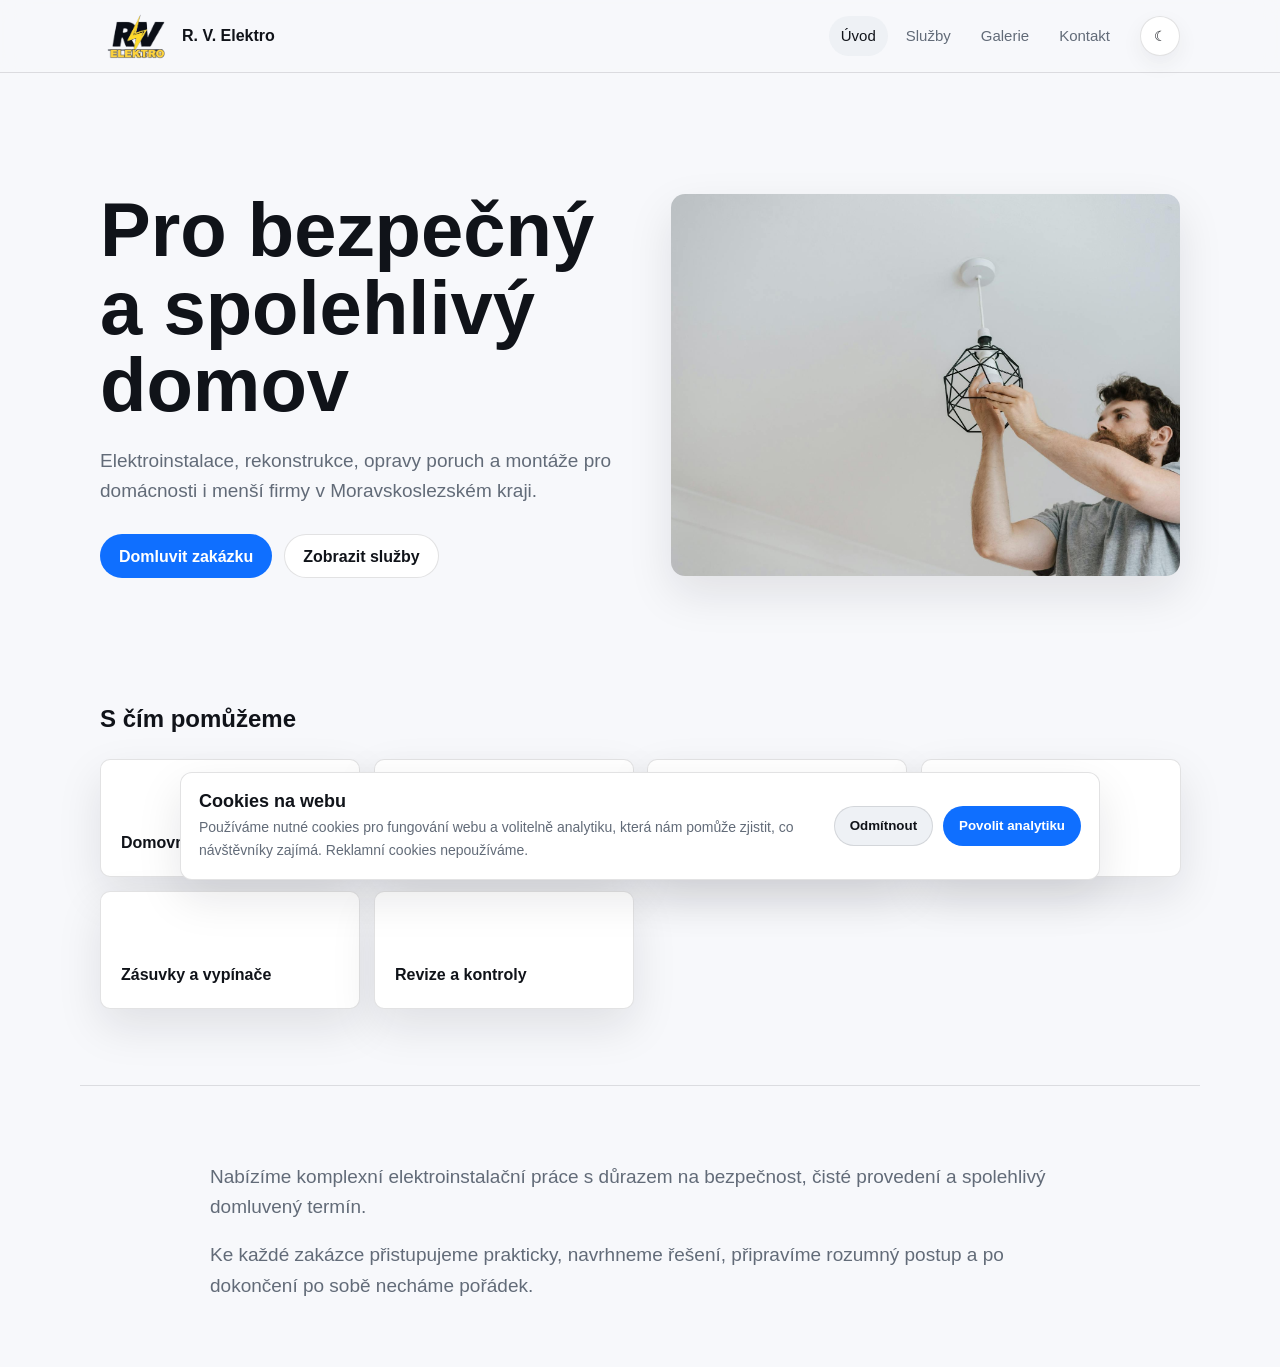
==== commit 199684db: "Update index.html" ====
--- a/index.html
+++ b/index.html
@@ -61,7 +61,7 @@
 
   <section class="section intro-text reveal">
     <p>Nabízíme komplexní elektroinstalační práce s důrazem na bezpečnost, čisté provedení a spolehlivý domluvený termín.</p>
-    <p>Ke každé zakázce přistupujeme prakticky: vysvětlíme řešení, připravíme rozumný postup a po dokončení po sobě necháme pořádek.</p>
+    <p>Ke každé zakázce přistupujeme prakticky, navrhneme řešení, připravíme rozumný postup a po dokončení po sobě necháme pořádek.</p>
   </section>
 </main>
 
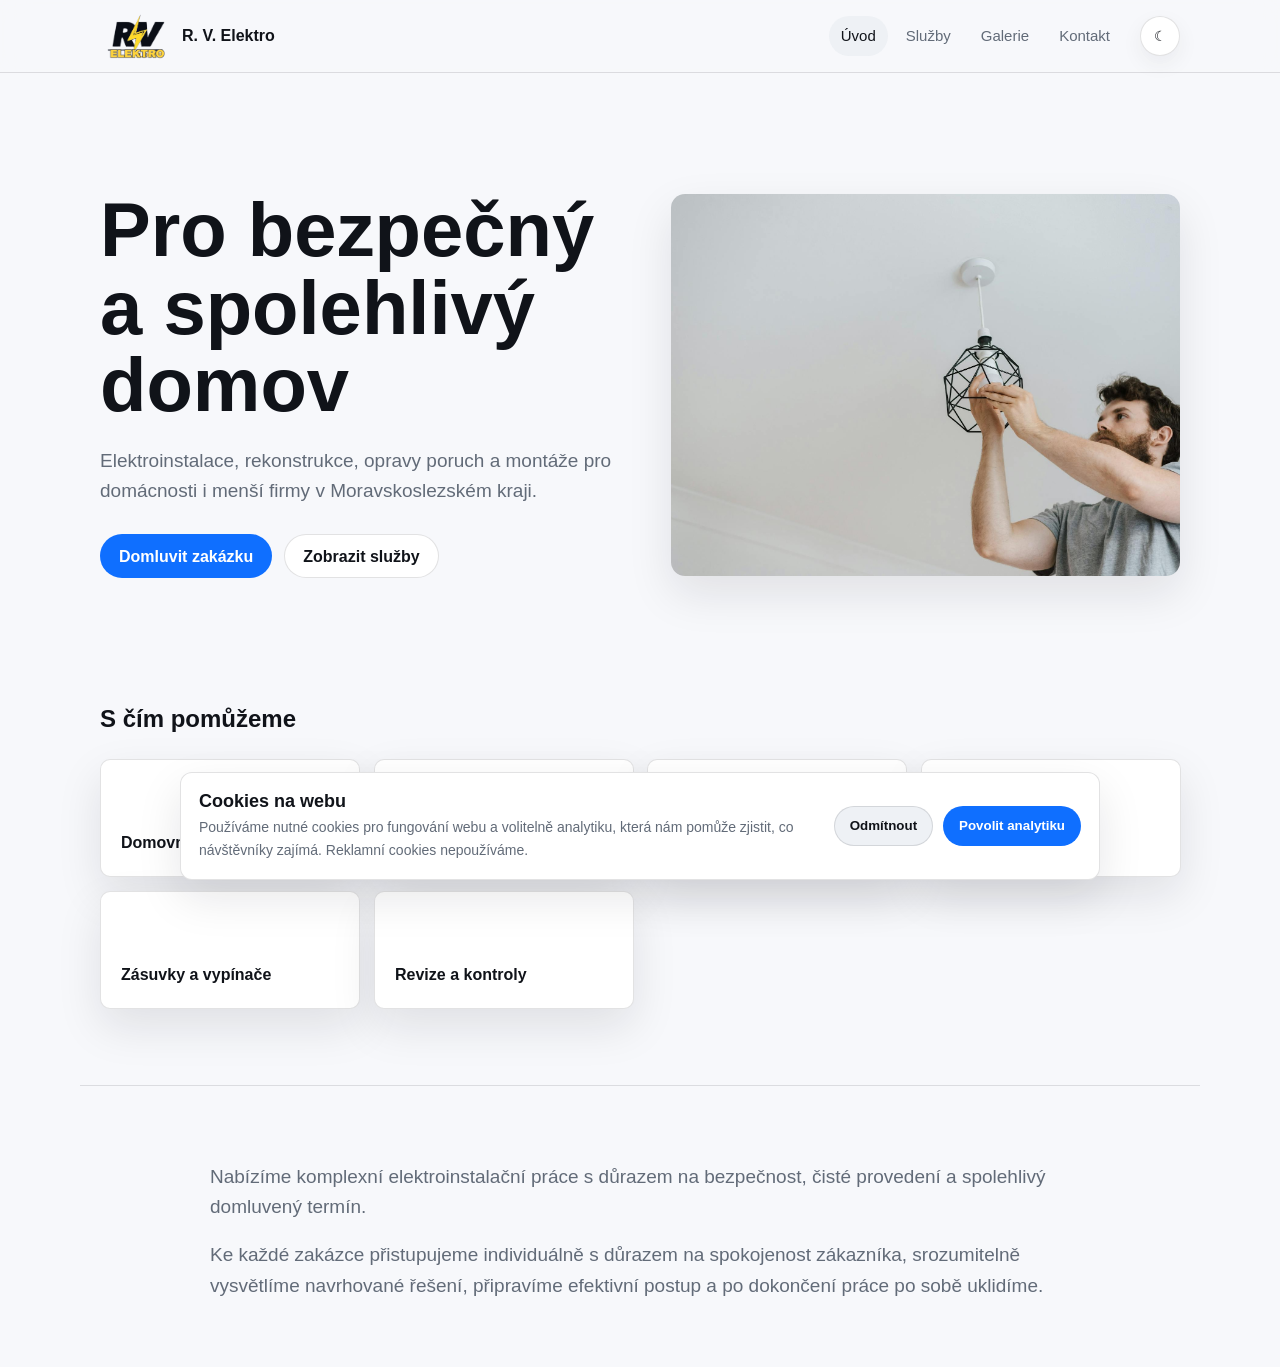
==== commit 1fd6dcae: "Update index.html" ====
--- a/index.html
+++ b/index.html
@@ -61,7 +61,7 @@
 
   <section class="section intro-text reveal">
     <p>Nabízíme komplexní elektroinstalační práce s důrazem na bezpečnost, čisté provedení a spolehlivý domluvený termín.</p>
-    <p>Ke každé zakázce přistupujeme prakticky, navrhneme řešení, připravíme rozumný postup a po dokončení po sobě necháme pořádek.</p>
+    <p>Ke každé zakázce přistupujeme individuálně s důrazem na spokojenost zákazníka, srozumitelně vysvětlíme navrhované řešení, připravíme efektivní postup a po dokončení práce po sobě uklidíme.</p>
   </section>
 </main>
 
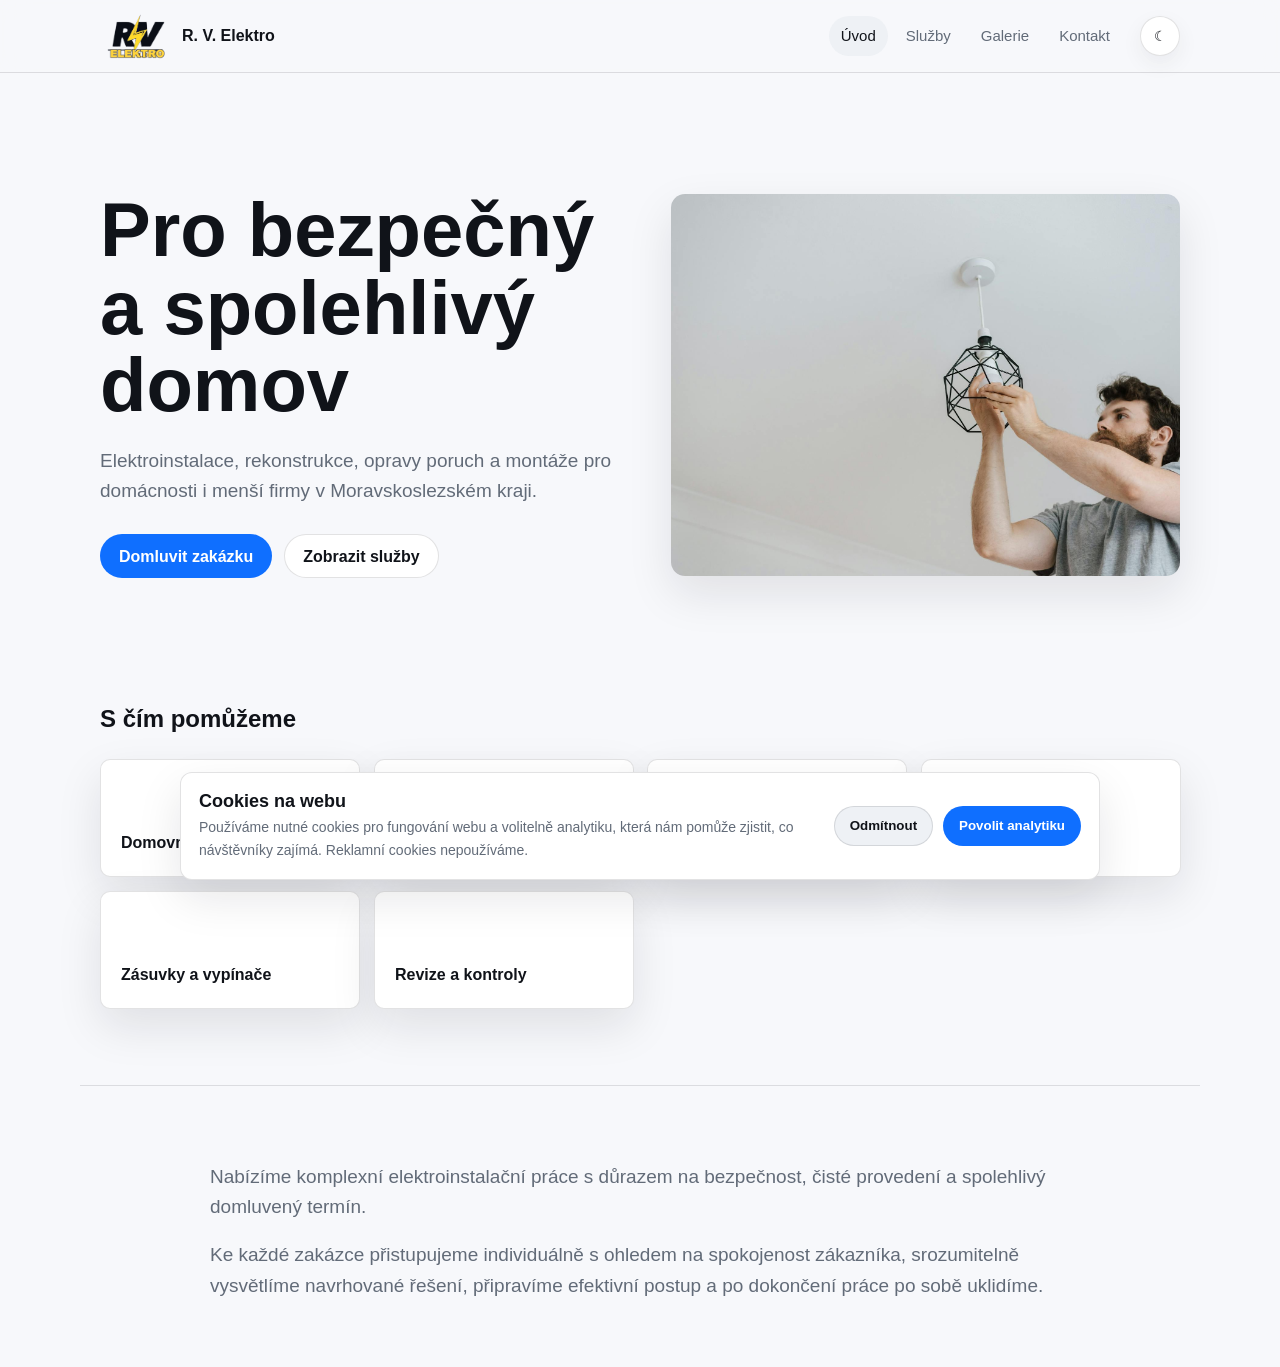
==== commit 06d708c7: "Update index.html" ====
--- a/index.html
+++ b/index.html
@@ -61,7 +61,7 @@
 
   <section class="section intro-text reveal">
     <p>Nabízíme komplexní elektroinstalační práce s důrazem na bezpečnost, čisté provedení a spolehlivý domluvený termín.</p>
-    <p>Ke každé zakázce přistupujeme individuálně s důrazem na spokojenost zákazníka, srozumitelně vysvětlíme navrhované řešení, připravíme efektivní postup a po dokončení práce po sobě uklidíme.</p>
+    <p>Ke každé zakázce přistupujeme individuálně s ohledem na spokojenost zákazníka, srozumitelně vysvětlíme navrhované řešení, připravíme efektivní postup a po dokončení práce po sobě uklidíme.</p>
   </section>
 </main>
 
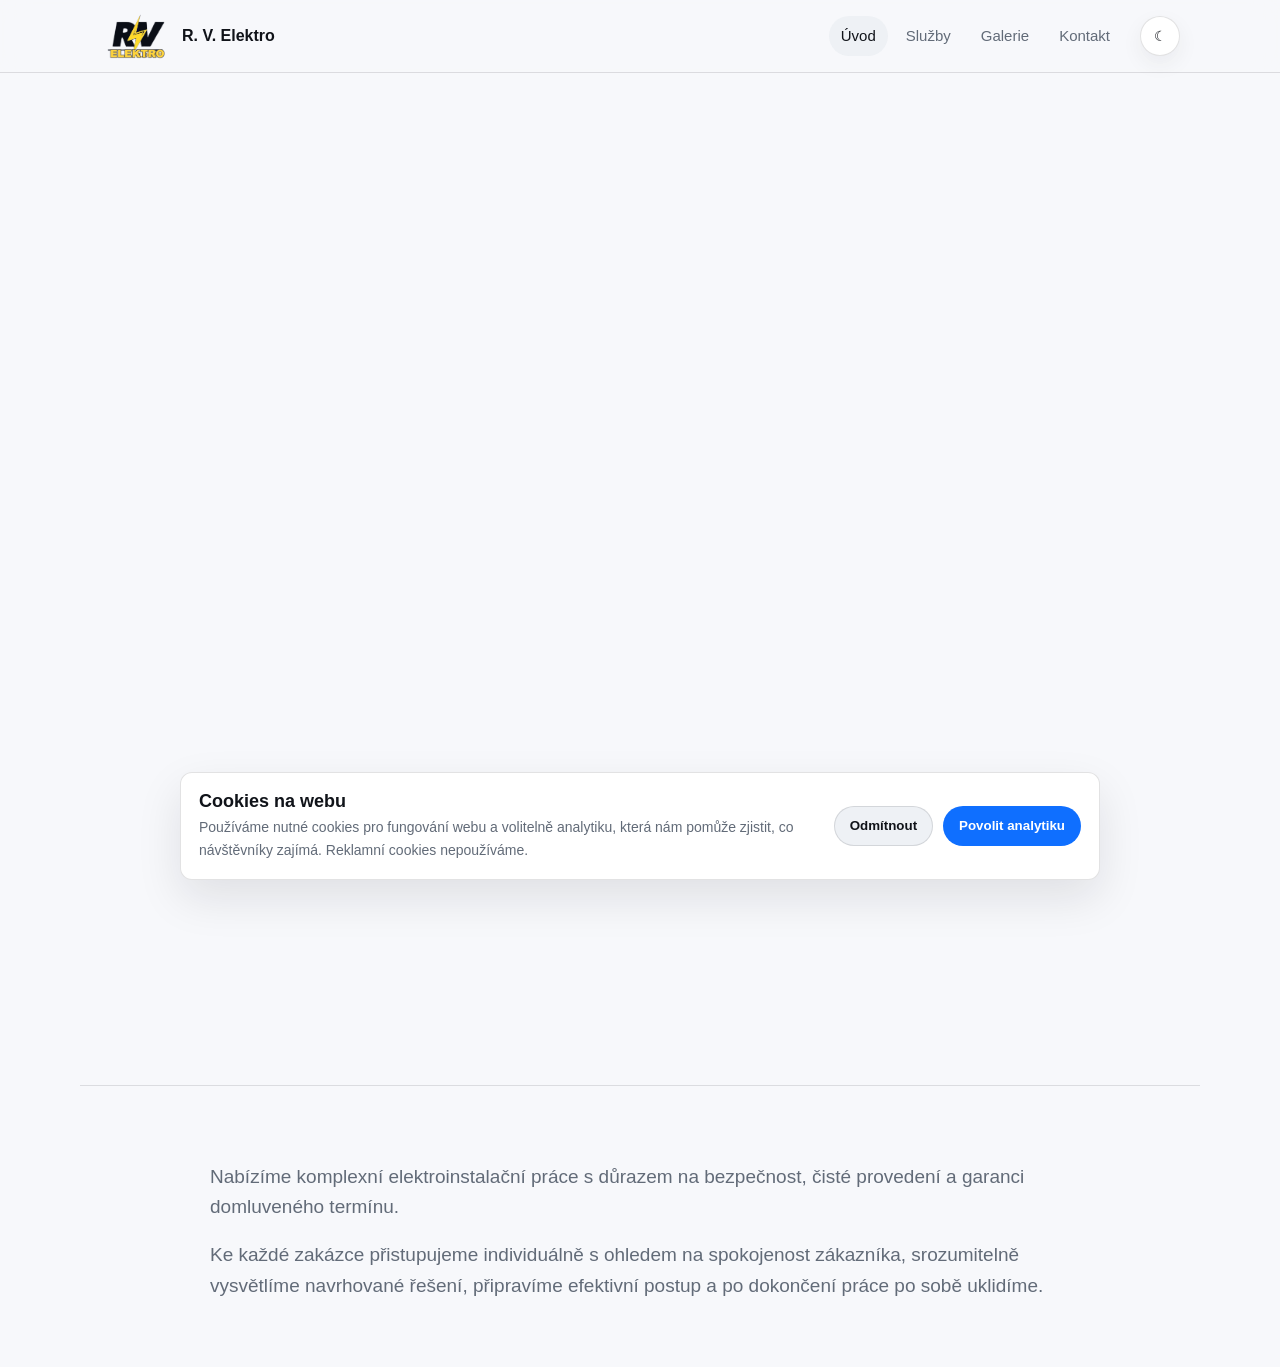
==== commit d27da88f: "Update index.html" ====
--- a/index.html
+++ b/index.html
@@ -60,7 +60,7 @@
   <div class="divider reveal"></div>
 
   <section class="section intro-text reveal">
-    <p>Nabízíme komplexní elektroinstalační práce s důrazem na bezpečnost, čisté provedení a spolehlivý domluvený termín.</p>
+    <p>Nabízíme komplexní elektroinstalační práce s důrazem na bezpečnost, čisté provedení a garanci domluveného termínu.</p>
     <p>Ke každé zakázce přistupujeme individuálně s ohledem na spokojenost zákazníka, srozumitelně vysvětlíme navrhované řešení, připravíme efektivní postup a po dokončení práce po sobě uklidíme.</p>
   </section>
 </main>
